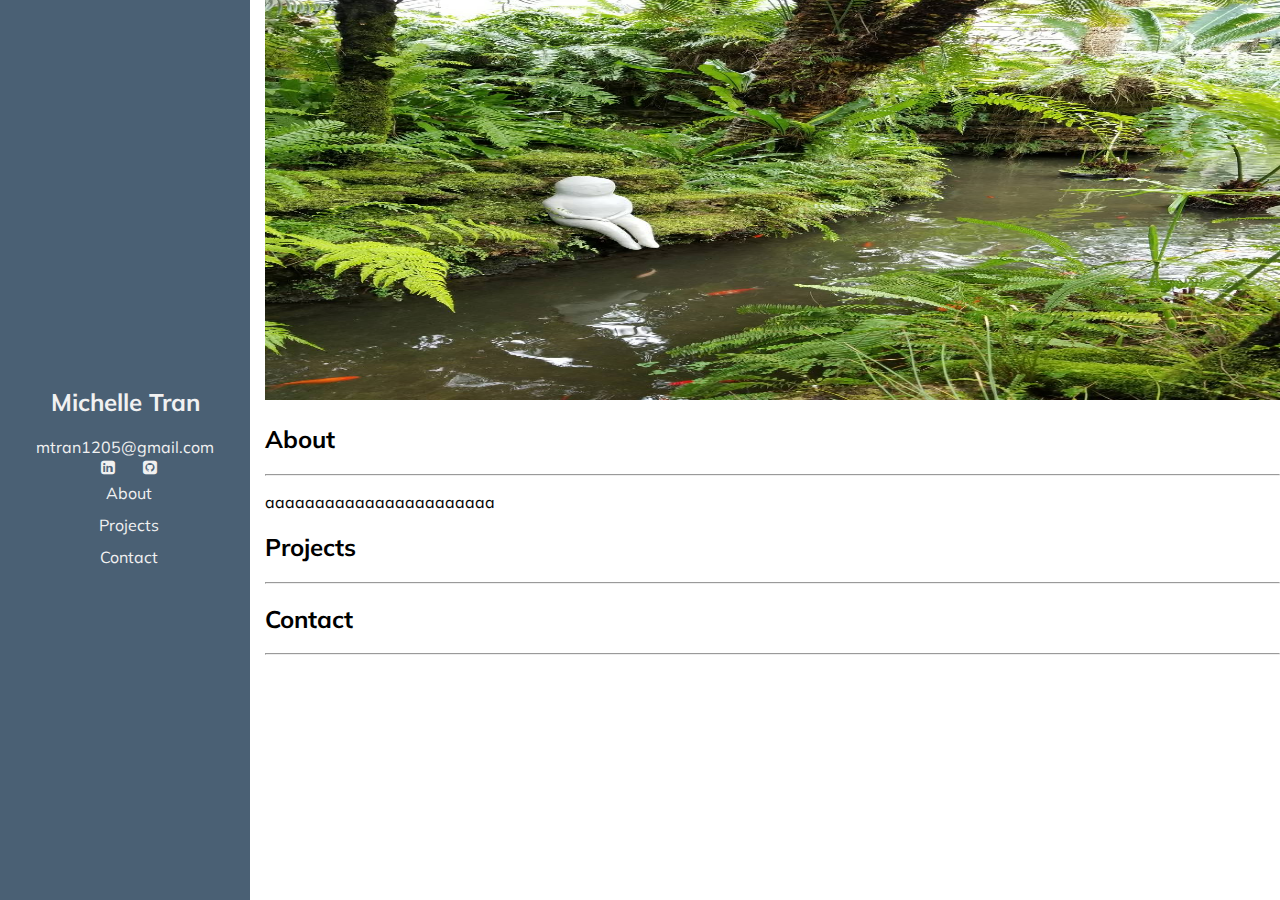
==== portfolio.html @ a16a2424 "adds basic skeleton" ====
<!DOCTYPE html>
<html lang="en">
<head>
  <meta charset="UTF-8">
  <meta name="viewport" content="width=device-width, initial-scale=1.0">
  <link rel="stylesheet" href="./public/style.css">
  <link href="https://fonts.googleapis.com/css2?family=Mulish:wght@200;300;400&display=swap" rel="stylesheet">
  <link rel="stylesheet" href="https://cdnjs.cloudflare.com/ajax/libs/font-awesome/4.7.0/css/font-awesome.min.css">
  <title>Michelle Tran</title>
</head>

<body>
  <div class="side-nav">
    <h2>Michelle Tran</h2>
    mtran1205@gmail.com
    <nav class="personal">
      <a href="https://www.linkedin.com/in/mich-tran" target="_blank"><i class="fa fa-linkedin-square" aria-hidden="true"></i></a>
      <a href="https://github.com/meeshers" target="_blank"><i class="fa fa-github-square" aria-hidden="true"></i></a>
    </nav>
    <nav>
      <a href="#about">About</a>
      <a href="#projects">Projects</a>
      <a href="#contact">Contact</a>
    </nav>
  </div>
  <main>
    <div class="image">
      <img src="./public/images/1279784.jpg" alt="" srcset="">
    </div>
    <div id="about">
      <h2>About</h2>
      <hr>
      <p>aaaaaaaaaaaaaaaaaaaaaaa</p>
    </div>
    <div id="projects">
      <h2>Projects</h2>
      <hr>
    </div>
    <div id="contact">
      <h2>Contact</h2>
      <hr>
    </div>
  </main>
</body>
</html>
---- public/style.css ----
body {
  box-sizing: none;
  margin: 0;
  padding: 0;
  font-family: 'Mulish', sans-serif;
}

.side-nav {
  height: 100%;
  width: 250px;
  position: fixed;
  z-index: 1;
  top: 0;
  left: 0;
  background-color: #4A6074;
  overflow-x: hidden;
  padding-top: 20px;
  text-align: center;
  color: #f1f1f1;
  display: flex;
  flex-direction: column;
  align-items: center;
  justify-content: center;
}

.side-nav a {
  padding: 6px 8px 6px 16px;
  text-decoration: none;
  color: #f1f1f1;
  display: block;
}

.side-nav a:hover {
  color: #f1f1f1;
}

main {
  margin-left: 250px;
  padding-left: 15px;
}

i {
  color: #f1f1f1;
}

.personal a{
  display: inline;
}

img {
  width: 100%;
  height: 400px;
}
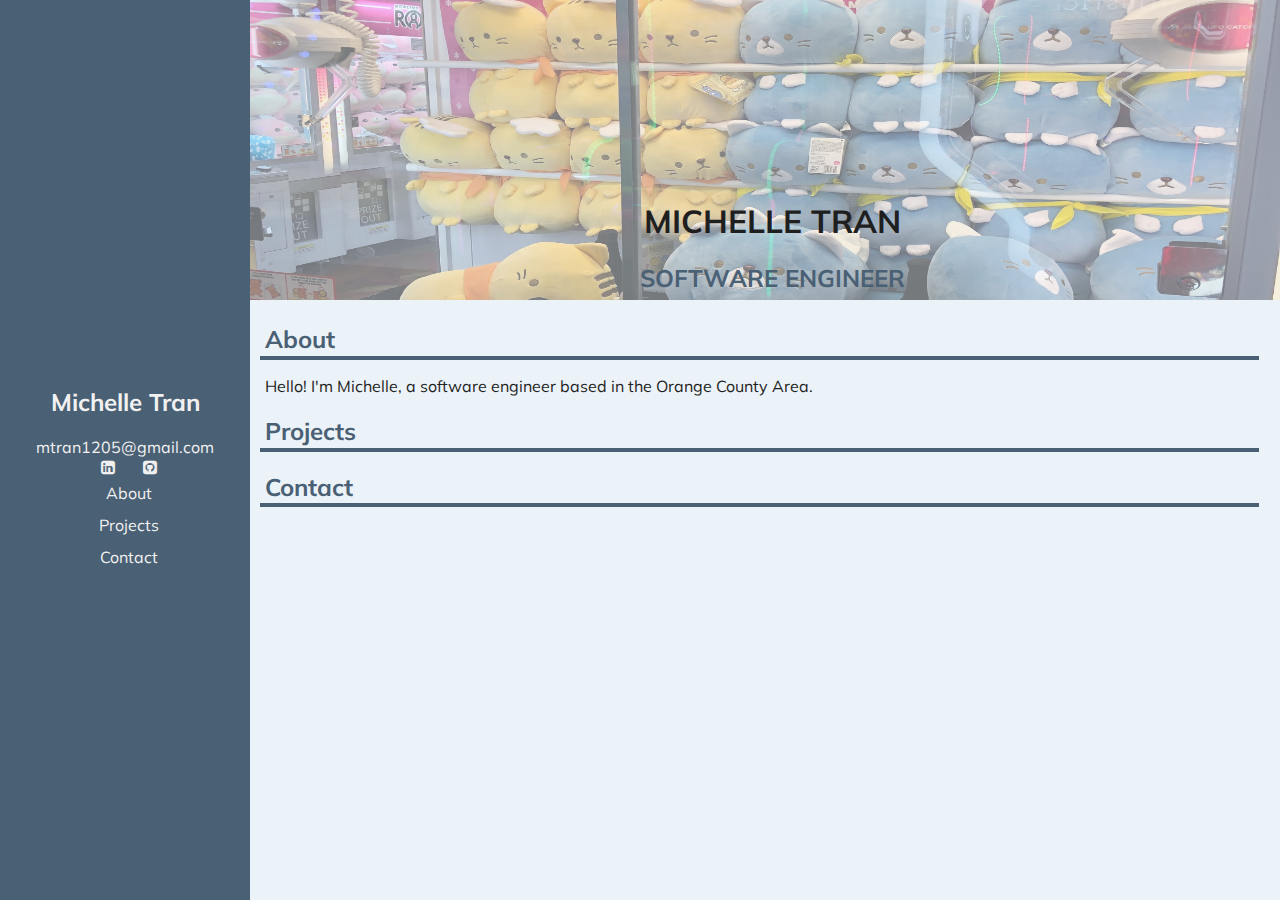
==== commit 31d36866: "removed unncessary images" ====
--- a/portfolio.html
+++ b/portfolio.html
@@ -23,14 +23,19 @@
       <a href="#contact">Contact</a>
     </nav>
   </div>
+  <div class="image">
+    <img src="./public/images/bluecat.jpg" alt="" srcset="">
+    <div class="text">
+      <h1>MICHELLE TRAN</h1>
+      <h2>SOFTWARE ENGINEER</h2>
+    </div>
+  </div>
   <main>
-    <div class="image">
-      <img src="./public/images/1279784.jpg" alt="" srcset="">
-    </div>
+
     <div id="about">
       <h2>About</h2>
       <hr>
-      <p>aaaaaaaaaaaaaaaaaaaaaaa</p>
+      <p>Hello! I'm Michelle, a software engineer based in the Orange County Area.  </p>
     </div>
     <div id="projects">
       <h2>Projects</h2>
--- a/public/style.css
+++ b/public/style.css
@@ -3,6 +3,8 @@
   margin: 0;
   padding: 0;
   font-family: 'Mulish', sans-serif;
+  color: #1f1f1f;
+  background-color: #ECF3F8;
 }
 
 .side-nav {
@@ -23,6 +25,10 @@
   justify-content: center;
 }
 
+.side-nav h2 {
+  color: #f1f1f1;
+}
+
 .side-nav a {
   padding: 6px 8px 6px 16px;
   text-decoration: none;
@@ -31,7 +37,7 @@
 }
 
 .side-nav a:hover {
-  color: #f1f1f1;
+  color: #747475;
 }
 
 main {
@@ -47,7 +53,30 @@
   display: inline;
 }
 
+.image {
+  margin-left: 250px;
+  padding: -15px;
+}
+
+.text {
+  position: absolute;
+  top: 20%;
+  left: 50%;
+  text-align: center;
+}
+
 img {
   width: 100%;
-  height: 400px;
+  height: 300px;
+  opacity: 0.5;
+}
+
+hr {
+  border: 2px solid #4A6074;
+  width: 98%;
+  margin: -18px 0 0 -5px;
+}
+
+h2 {
+  color: #4A6074;
 }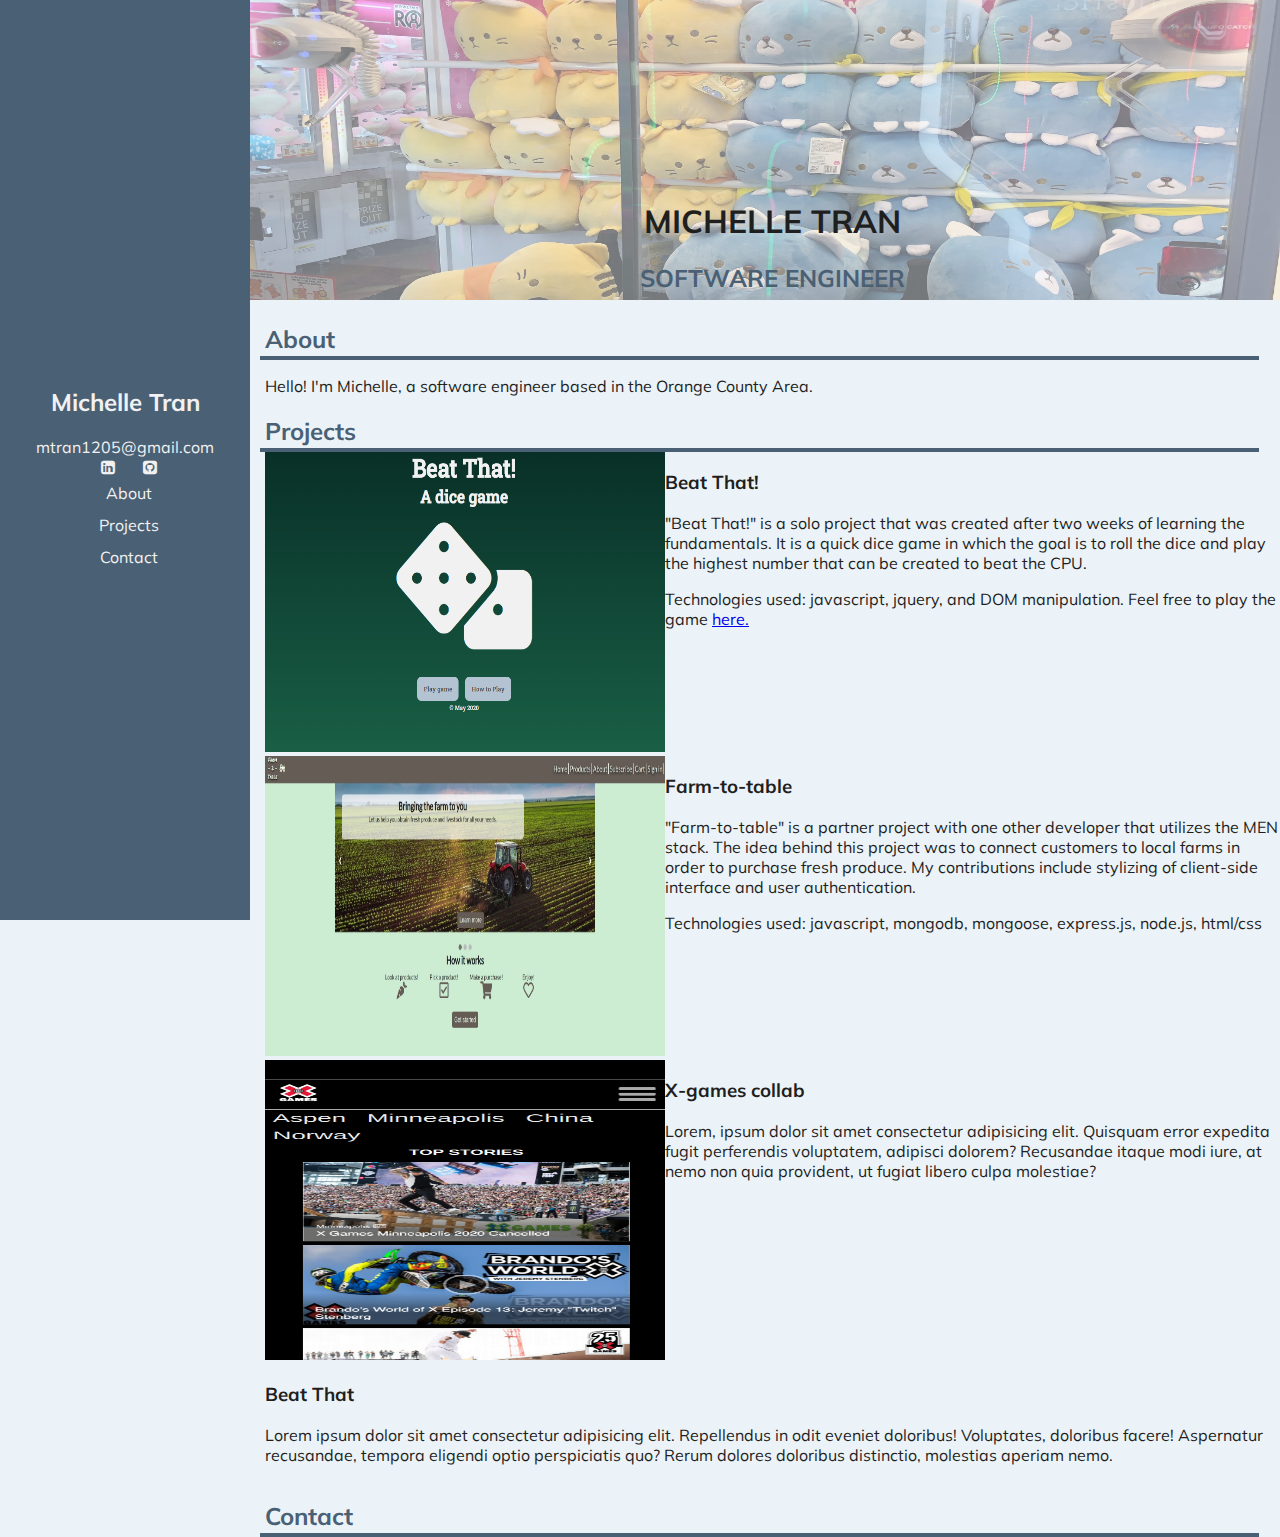
==== commit d4909b99: "more stylizing" ====
--- a/portfolio.html
+++ b/portfolio.html
@@ -1,11 +1,13 @@
 <!DOCTYPE html>
 <html lang="en">
+
 <head>
   <meta charset="UTF-8">
   <meta name="viewport" content="width=device-width, initial-scale=1.0">
   <link rel="stylesheet" href="./public/style.css">
   <link href="https://fonts.googleapis.com/css2?family=Mulish:wght@200;300;400&display=swap" rel="stylesheet">
   <link rel="stylesheet" href="https://cdnjs.cloudflare.com/ajax/libs/font-awesome/4.7.0/css/font-awesome.min.css">
+  <script src="./public/app.js" defer></script>
   <title>Michelle Tran</title>
 </head>
 
@@ -14,7 +16,8 @@
     <h2>Michelle Tran</h2>
     mtran1205@gmail.com
     <nav class="personal">
-      <a href="https://www.linkedin.com/in/mich-tran" target="_blank"><i class="fa fa-linkedin-square" aria-hidden="true"></i></a>
+      <a href="https://www.linkedin.com/in/mich-tran" target="_blank"><i class="fa fa-linkedin-square"
+          aria-hidden="true"></i></a>
       <a href="https://github.com/meeshers" target="_blank"><i class="fa fa-github-square" aria-hidden="true"></i></a>
     </nav>
     <nav>
@@ -35,16 +38,66 @@
     <div id="about">
       <h2>About</h2>
       <hr>
-      <p>Hello! I'm Michelle, a software engineer based in the Orange County Area.  </p>
+      <p>Hello! I'm Michelle, a software engineer based in the Orange County Area. </p>
     </div>
     <div id="projects">
       <h2>Projects</h2>
       <hr>
+      <!-- beat that -->
+      <div class="project-container">
+        <div class="project-images">
+          <img src="./public/images/beat-that/1.png" alt="" srcset="">
+        </div>
+        <div class="description">
+          <h3>Beat That!</h3>
+          <p>"Beat That!" is a solo project that was created after two weeks of learning the fundamentals.  It is a quick dice game in which the goal is to roll the dice and play the highest number that can be created to beat the CPU.</p> <p>Technologies used: javascript, jquery, and DOM manipulation. Feel free to play the game <a href="https://meeshers.github.io/beat-that/" target="_blank">here.</a></p>
+        </div>
+      </div>
+
+      <!-- farm to table -->
+      <div class="project-container">
+        <div class="project-images">
+          <img src="./public/images/farm_to_table/home.jpg" alt="" srcset="">
+        </div>
+        <div class="description">
+          <h3>Farm-to-table</h3>
+          <p>"Farm-to-table" is a partner project with one other developer that utilizes the MEN stack. The idea behind this project was to connect customers to local farms in order to purchase fresh produce. My contributions include stylizing of client-side interface and user authentication.</p>
+          <p>Technologies used:  javascript, mongodb, mongoose, express.js, node.js, html/css</p>
+        </div>
+      </div>
+
+      <!-- collabathon -->
+      <div class="project-container">
+        <div class="project-images">
+          <img src="./public/images/collab/1.png" alt="" srcset="">
+        </div>
+        <div class="description">
+          <h3>X-games collab</h3>
+          <p>Lorem, ipsum dolor sit amet consectetur adipisicing elit. Quisquam error expedita fugit perferendis
+            voluptatem, adipisci dolorem? Recusandae itaque modi iure, at nemo non quia provident, ut fugiat libero
+            culpa molestiae?</p>
+        </div>
+      </div>
+
+      <!-- keeb dreams -->
+      <div class="project-container">
+       
+        <div class="description">
+          <h3>Beat That</h3>
+          <p>Lorem ipsum dolor sit amet consectetur adipisicing elit. Repellendus in odit eveniet doloribus! Voluptates, doloribus facere! Aspernatur recusandae, tempora eligendi optio perspiciatis quo? Rerum dolores doloribus distinctio, molestias aperiam nemo.</p>
+        </div>
+      </div>
+
     </div>
     <div id="contact">
       <h2>Contact</h2>
       <hr>
     </div>
   </main>
+
+  <script>
+
+  </script>
 </body>
+
 </html>--- a/public/style.css
+++ b/public/style.css
@@ -65,7 +65,7 @@
   text-align: center;
 }
 
-img {
+.image img {
   width: 100%;
   height: 300px;
   opacity: 0.5;
@@ -79,4 +79,13 @@
 
 h2 {
   color: #4A6074;
+}
+
+.project-container {
+  display: flex;
+}
+
+.project-images img {
+  width: 400px;
+  height: 300px;
 }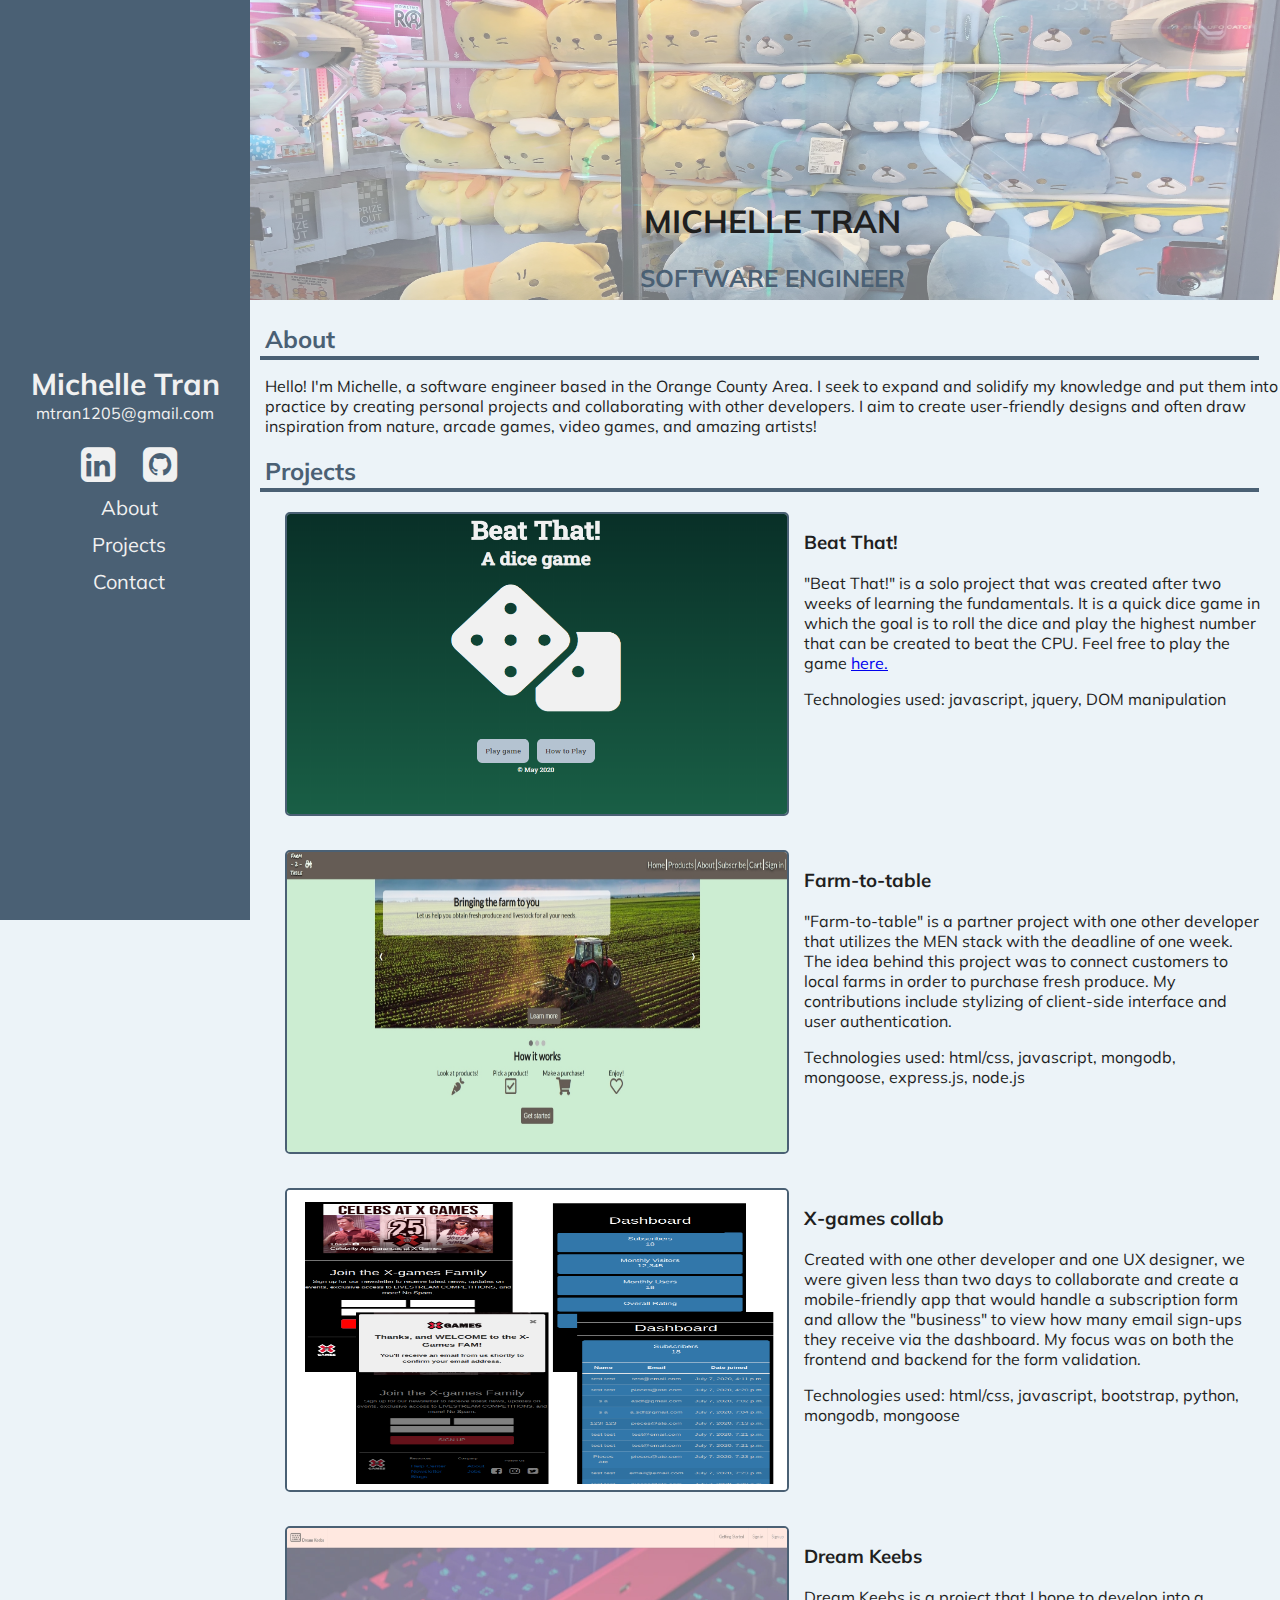
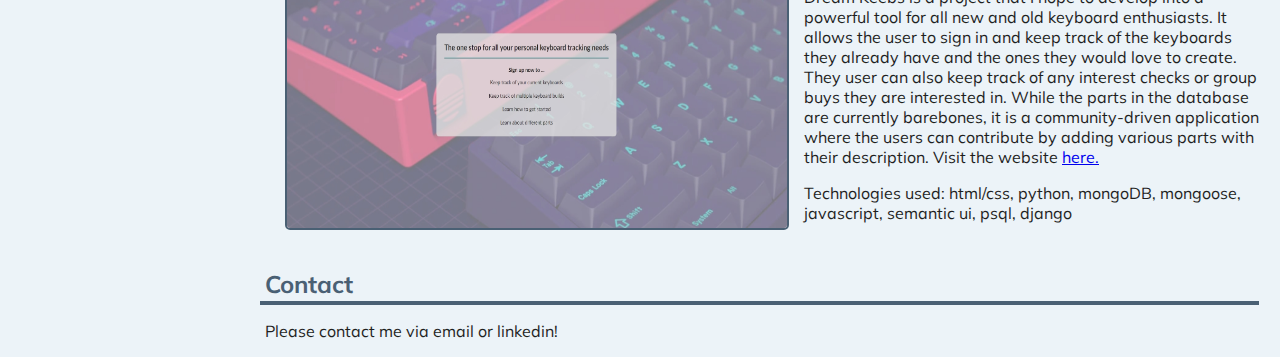
==== commit c6824820: "finished adding content" ====
--- a/portfolio.html
+++ b/portfolio.html
@@ -14,13 +14,13 @@
 <body>
   <div class="side-nav">
     <h2>Michelle Tran</h2>
-    mtran1205@gmail.com
+    <p class="email">mtran1205@gmail.com</p>
     <nav class="personal">
       <a href="https://www.linkedin.com/in/mich-tran" target="_blank"><i class="fa fa-linkedin-square"
           aria-hidden="true"></i></a>
       <a href="https://github.com/meeshers" target="_blank"><i class="fa fa-github-square" aria-hidden="true"></i></a>
     </nav>
-    <nav>
+    <nav class="nav">
       <a href="#about">About</a>
       <a href="#projects">Projects</a>
       <a href="#contact">Contact</a>
@@ -38,7 +38,7 @@
     <div id="about">
       <h2>About</h2>
       <hr>
-      <p>Hello! I'm Michelle, a software engineer based in the Orange County Area. </p>
+      <p>Hello! I'm Michelle, a software engineer based in the Orange County Area. I seek to expand and solidify my knowledge and put them into practice by creating personal projects and collaborating with other developers. I aim to create user-friendly designs and often draw inspiration from nature, arcade games, video games, and amazing artists!</p>
     </div>
     <div id="projects">
       <h2>Projects</h2>
@@ -50,7 +50,11 @@
         </div>
         <div class="description">
           <h3>Beat That!</h3>
-          <p>"Beat That!" is a solo project that was created after two weeks of learning the fundamentals.  It is a quick dice game in which the goal is to roll the dice and play the highest number that can be created to beat the CPU.</p> <p>Technologies used: javascript, jquery, and DOM manipulation. Feel free to play the game <a href="https://meeshers.github.io/beat-that/" target="_blank">here.</a></p>
+          <p>"Beat That!" is a solo project that was created after two weeks of learning the fundamentals. It is a quick
+            dice game in which the goal is to roll the dice and play the highest number that can be created to beat the
+            CPU. Feel free to play the game <a
+            href="https://meeshers.github.io/beat-that/" target="_blank">here.</a></p>
+          <p>Technologies used: javascript, jquery, DOM manipulation </p>
         </div>
       </div>
 
@@ -61,43 +65,47 @@
         </div>
         <div class="description">
           <h3>Farm-to-table</h3>
-          <p>"Farm-to-table" is a partner project with one other developer that utilizes the MEN stack. The idea behind this project was to connect customers to local farms in order to purchase fresh produce. My contributions include stylizing of client-side interface and user authentication.</p>
-          <p>Technologies used:  javascript, mongodb, mongoose, express.js, node.js, html/css</p>
+          <p>"Farm-to-table" is a partner project with one other developer that utilizes the MEN stack with the deadline
+            of one week. The idea behind this project was to connect customers to local farms in order to purchase fresh
+            produce. My contributions include stylizing of client-side interface and user authentication.</p>
+          <p>Technologies used: html/css, javascript, mongodb, mongoose, express.js, node.js</p>
         </div>
       </div>
 
       <!-- collabathon -->
       <div class="project-container">
         <div class="project-images">
-          <img src="./public/images/collab/1.png" alt="" srcset="">
+          <img src="./public/images/collab/ss.png" alt="" srcset="">
         </div>
         <div class="description">
           <h3>X-games collab</h3>
-          <p>Lorem, ipsum dolor sit amet consectetur adipisicing elit. Quisquam error expedita fugit perferendis
-            voluptatem, adipisci dolorem? Recusandae itaque modi iure, at nemo non quia provident, ut fugiat libero
-            culpa molestiae?</p>
+          <p>Created with one other developer and one UX designer, we were given less than two days to collaborate and
+            create a mobile-friendly app that would handle a subscription form and allow the "business" to view how many
+            email sign-ups they receive via the dashboard. My focus was on both the frontend and backend for the form
+            validation.</p>
+          <p>Technologies used: html/css, javascript, bootstrap, python, mongodb, mongoose</p>
         </div>
       </div>
 
       <!-- keeb dreams -->
       <div class="project-container">
-       
+        <div class="project-images">
+          <img src="./public/images/cute_keebs/home.jpg" alt="" srcset="">
+        </div>
         <div class="description">
-          <h3>Beat That</h3>
-          <p>Lorem ipsum dolor sit amet consectetur adipisicing elit. Repellendus in odit eveniet doloribus! Voluptates, doloribus facere! Aspernatur recusandae, tempora eligendi optio perspiciatis quo? Rerum dolores doloribus distinctio, molestias aperiam nemo.</p>
+          <h3>Dream Keebs</h3>
+          <p>Dream Keebs is a project that I hope to develop into a powerful tool for all new and old keyboard enthusiasts. It allows the user to sign in and keep track of the keyboards they already have and the ones they would love to create. They user can also keep track of any interest checks or group buys they are interested in. While the parts in the database are currently barebones, it is a community-driven application where the users can contribute by adding various parts with their description. Visit the website <a
+            href="https://dream-keebs.herokuapp.com/" target="_blank">here.</a></p>
+          <p>Technologies used: html/css, python, mongoDB, mongoose, javascript, semantic ui, psql, django</p>
         </div>
       </div>
-
     </div>
     <div id="contact">
       <h2>Contact</h2>
       <hr>
+      <p>Please contact me via email or linkedin!</p>
     </div>
   </main>
-
-  <script>
-
-  </script>
 </body>
 
 </html>--- a/public/style.css
+++ b/public/style.css
@@ -27,6 +27,7 @@
 
 .side-nav h2 {
   color: #f1f1f1;
+  font-size: 30px;
 }
 
 .side-nav a {
@@ -34,6 +35,7 @@
   text-decoration: none;
   color: #f1f1f1;
   display: block;
+  font-size: 20px;
 }
 
 .side-nav a:hover {
@@ -51,6 +53,7 @@
 
 .personal a{
   display: inline;
+  font-size: 40px;
 }
 
 .image {
@@ -83,9 +86,21 @@
 
 .project-container {
   display: flex;
+  padding: 10px;
+  margin: 10px;
 }
 
 .project-images img {
-  width: 400px;
+  width: 500px;
   height: 300px;
+  border: 2px solid #4A6074;
+  border-radius: 5px;
+}
+
+.description {
+  padding-left: 15px;
+}
+
+.email {
+  margin-top: -25px;
 }